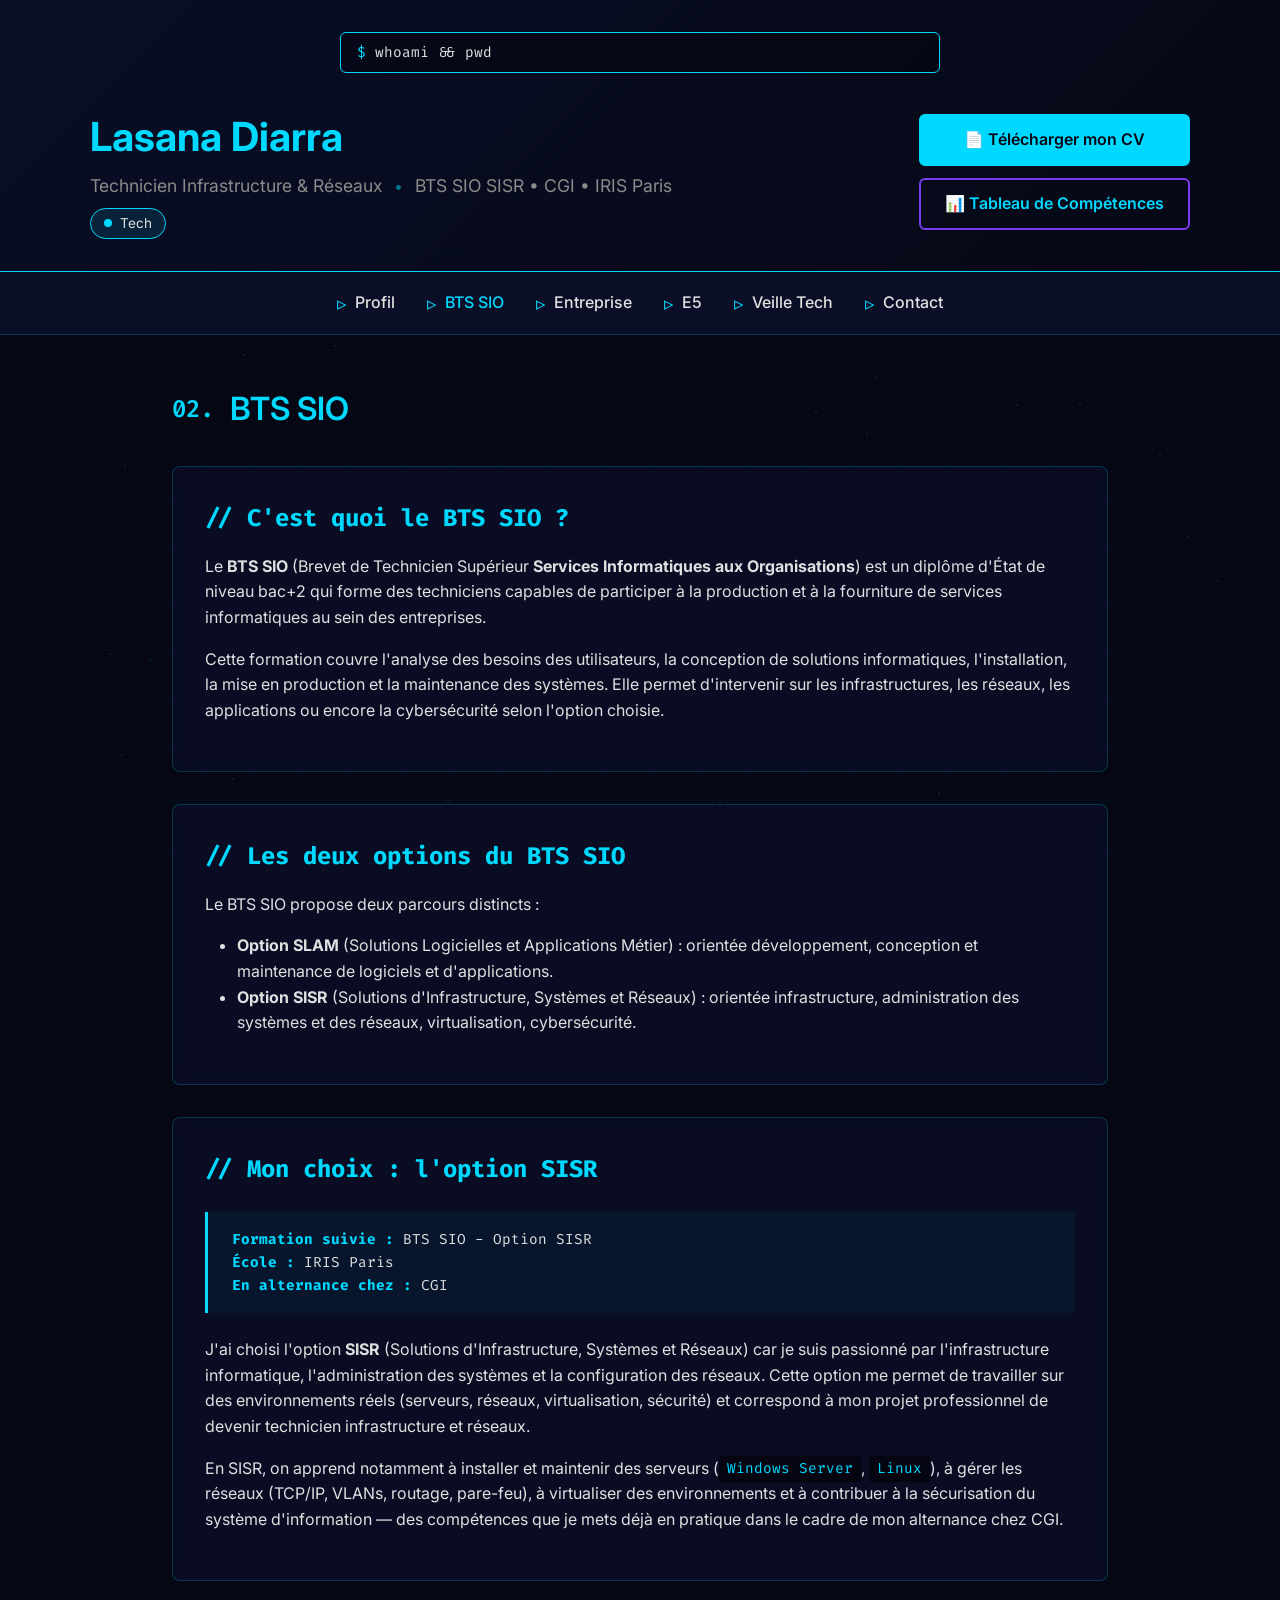
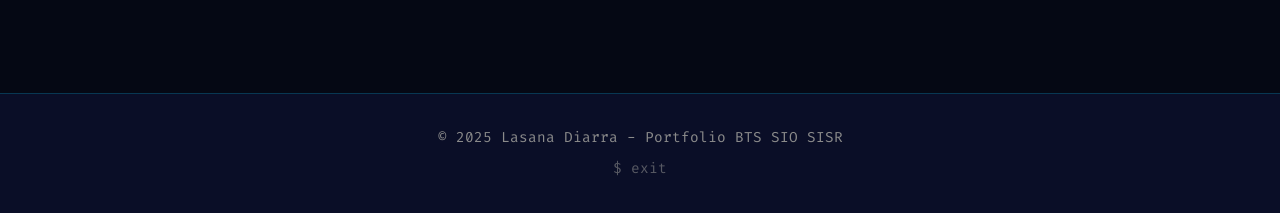
==== bts-sio.html @ d2974cd2 "add pdf, and the section entreprise" ====
<!DOCTYPE html>
<html lang="fr">
<head>
    <meta charset="UTF-8">
    <meta name="viewport" content="width=device-width, initial-scale=1.0">
    <title>Lasana Diarra - BTS SIO | Portfolio SISR</title>
    <link rel="stylesheet" href="styles.css">
</head>
<body>
    <div class="grid-bg"></div>
    <div id="particles-bg"></div>

    <div class="content-wrapper">
        <header>
            <div class="terminal-bar">whoami && pwd</div>
            <div class="header-main">
                <div class="header-text">
                    <h1>Lasana Diarra</h1>
                    <div class="header-sub">
                        <span class="subtitle">Technicien Infrastructure & Réseaux</span>
                        <span class="sep">•</span>
                        <span class="subtitle">BTS SIO SISR • CGI • IRIS Paris</span>
                    </div>
                    <div class="status-badge">
                        <span class="status-dot"></span>
                        Tech
                    </div>
                </div>
                <div class="cv-download">
                    <a href="cv-lasana-diarra.pdf" class="cv-button" download>📄 Télécharger mon CV</a>
                    <a href="1.webp" class="cv-button cv-button-secondary" download>📊 Tableau de Compétences</a>
                </div>
            </div>
        </header>

        <nav>
            <ul>
                <li><a href="index.html">Profil</a></li>
                <li><a href="bts-sio.html" class="active">BTS SIO</a></li>
                <li><a href="entreprise.html">Entreprise</a></li>
                <li><a href="e5.html">E5</a></li>
                <li><a href="veille.html">Veille Tech</a></li>
                <li><a href="contact.html">Contact</a></li>
            </ul>
        </nav>

        <div class="container">
            <section id="bts-sio">
                <h2 data-number="02.">BTS SIO</h2>

                <div class="card">
                    <h3>// C'est quoi le BTS SIO ?</h3>
                    <p>
                        Le <strong>BTS SIO</strong> (Brevet de Technicien Supérieur <strong>Services Informatiques aux Organisations</strong>) 
                        est un diplôme d'État de niveau bac+2 qui forme des techniciens capables de participer à la production et à la 
                        fourniture de services informatiques au sein des entreprises.
                    </p>
                    <p>
                        Cette formation couvre l'analyse des besoins des utilisateurs, la conception de solutions informatiques, 
                        l'installation, la mise en production et la maintenance des systèmes. Elle permet d'intervenir sur les 
                        infrastructures, les réseaux, les applications ou encore la cybersécurité selon l'option choisie.
                    </p>
                </div>

                <div class="card">
                    <h3>// Les deux options du BTS SIO</h3>
                    <p>Le BTS SIO propose deux parcours distincts :</p>
                    <ul style="padding-left: 2rem; margin: 1rem 0;">
                        <li><strong>Option SLAM</strong> (Solutions Logicielles et Applications Métier) : orientée développement, 
                        conception et maintenance de logiciels et d'applications.</li>
                        <li><strong>Option SISR</strong> (Solutions d'Infrastructure, Systèmes et Réseaux) : orientée infrastructure, 
                        administration des systèmes et des réseaux, virtualisation, cybersécurité.</li>
                    </ul>
                </div>

                <div class="card">
                    <h3>// Mon choix : l'option SISR</h3>
                    <div class="info-box">
                        <strong>Formation suivie :</strong> BTS SIO - Option SISR<br>
                        <strong>École :</strong> IRIS Paris<br>
                        <strong>En alternance chez :</strong> CGI
                    </div>
                    <p>
                        J'ai choisi l'option <strong>SISR</strong> (Solutions d'Infrastructure, Systèmes et Réseaux) car je suis 
                        passionné par l'infrastructure informatique, l'administration des systèmes et la configuration des réseaux. 
                        Cette option me permet de travailler sur des environnements réels (serveurs, réseaux, virtualisation, sécurité) 
                        et correspond à mon projet professionnel de devenir technicien infrastructure et réseaux.
                    </p>
                    <p>
                        En SISR, on apprend notamment à installer et maintenir des serveurs (<code>Windows Server</code>, <code>Linux</code>), 
                        à gérer les réseaux (TCP/IP, VLANs, routage, pare-feu), à virtualiser des environnements et à contribuer à la 
                        sécurisation du système d'information — des compétences que je mets déjà en pratique dans le cadre de mon alternance chez CGI.
                    </p>
                </div>
            </section>
        </div>

        <footer>
            <p>© 2025 Lasana Diarra - Portfolio BTS SIO SISR</p>
            <p style="margin-top: 0.5rem; opacity: 0.6;">$ exit</p>
        </footer>
    </div>

    <script src="script.js"></script>
</body>
</html>
---- styles.css ----
@import url('https://fonts.googleapis.com/css2?family=Inter:wght@300;400;500;600;700&family=Fira+Code:wght@400;500&display=swap');

* {
    margin: 0;
    padding: 0;
    box-sizing: border-box;
}

:root {
    --primary: #00d9ff;
    --dark: #0a0e27;
    --darker: #050814;
    --text: #e0e0e0;
    --text-dim: #8b8b8b;
    --accent: #7c3aed;
}

body {
    font-family: 'Inter', sans-serif;
    background: var(--darker);
    color: var(--text);
    line-height: 1.6;
    position: relative;
    overflow-x: hidden;
}

#particles-bg {
    position: fixed;
    top: 0;
    left: 0;
    width: 100%;
    height: 100%;
    z-index: 0;
    opacity: 0.15;
}

.particle {
    position: absolute;
    width: 2px;
    height: 2px;
    background: var(--primary);
    border-radius: 50%;
}

.grid-bg {
    position: fixed;
    top: 0;
    left: 0;
    width: 100%;
    height: 100%;
    background-image: 
        linear-gradient(rgba(0, 217, 255, 0.03) 1px, transparent 1px),
        linear-gradient(90deg, rgba(0, 217, 255, 0.03) 1px, transparent 1px);
    background-size: 50px 50px;
    z-index: 0;
    animation: grid-move 20s linear infinite;
}

@keyframes grid-move {
    0% { transform: translate(0, 0); }
    100% { transform: translate(50px, 50px); }
}

.content-wrapper {
    position: relative;
    z-index: 1;
}

header {
    background: linear-gradient(135deg, var(--dark) 0%, var(--darker) 100%);
    padding: 2rem 2rem;
    text-align: center;
    border-bottom: 1px solid var(--primary);
    position: relative;
}

.header-main {
    display: flex;
    justify-content: space-between;
    align-items: center;
    max-width: 1100px;
    margin: 0 auto;
    text-align: left;
    gap: 2rem;
}

.header-sub {
    margin-bottom: 0.5rem;
}

.header-sub .sep {
    color: var(--primary);
    opacity: 0.5;
    margin: 0 0.5rem;
}

.terminal-bar {
    max-width: 600px;
    margin: 0 auto 2rem;
    background: rgba(0, 0, 0, 0.3);
    border: 1px solid var(--primary);
    border-radius: 6px;
    padding: 0.5rem 1rem;
    font-family: 'Fira Code', monospace;
    font-size: 0.9rem;
    text-align: left;
}

.terminal-bar::before {
    content: "$ ";
    color: var(--primary);
}

h1 {
    font-size: 2.5rem;
    color: var(--primary);
    margin-bottom: 0.2rem;
    font-weight: 700;
}

.subtitle {
    color: var(--text-dim);
    font-size: 1.1rem;
}

.status-badge {
    display: inline-flex;
    align-items: center;
    gap: 0.5rem;
    background: rgba(0, 217, 255, 0.1);
    border: 1px solid var(--primary);
    padding: 0.2rem 0.8rem;
    border-radius: 20px;
    margin-top: 0;
    font-size: 0.85rem;
}

.status-dot {
    width: 8px;
    height: 8px;
    background: var(--primary);
    border-radius: 50%;
    animation: pulse 2s infinite;
}

@keyframes pulse {
    0%, 100% { opacity: 1; }
    50% { opacity: 0.3; }
}

.cv-download {
    margin-top: 0;
    display: flex;
    flex-direction: column;
    gap: 0.75rem;
    justify-content: center;
}

.cv-button {
    display: inline-flex;
    align-items: center;
    justify-content: center;
    gap: 0.5rem;
    background: var(--primary);
    color: var(--darker);
    padding: 0.7rem 1.5rem;
    border-radius: 6px;
    text-decoration: none;
    font-weight: 600;
    transition: all 0.3s;
    border: 2px solid var(--primary);
}

.cv-button:hover {
    background: transparent;
    color: var(--primary);
    transform: translateY(-2px);
    box-shadow: 0 5px 20px rgba(0, 217, 255, 0.3);
}

.cv-button-secondary {
    background: transparent;
    color: var(--primary);
    border: 2px solid var(--accent);
}

.cv-button-secondary:hover {
    background: var(--accent);
    color: white;
    border-color: var(--accent);
}

.card .cv-download {
    flex-direction: row;
    flex-wrap: wrap;
    justify-content: center;
    margin-top: 1rem;
}

nav {
    background: var(--dark);
    position: sticky;
    top: 0;
    z-index: 100;
    border-bottom: 1px solid rgba(0, 217, 255, 0.2);
}

nav ul {
    max-width: 1200px;
    margin: 0 auto;
    list-style: none;
    display: flex;
    justify-content: center;
    gap: 2rem;
    padding: 1rem;
    flex-wrap: wrap;
}

nav a {
    color: var(--text);
    text-decoration: none;
    transition: all 0.3s;
    font-weight: 500;
    display: flex;
    align-items: center;
    gap: 0.5rem;
}

nav a::before {
    content: "▹";
    color: var(--primary);
    font-size: 1.2rem;
    transition: transform 0.3s;
}

nav a:hover {
    color: var(--primary);
}

nav a:hover::before {
    transform: translateX(3px);
}

nav a.active {
    color: var(--primary);
}

.container {
    max-width: 1000px;
    margin: 0 auto;
    padding: 3rem 2rem;
}

section {
    margin-bottom: 4rem;
}

section h2 {
    color: var(--primary);
    font-size: 2rem;
    margin-bottom: 2rem;
    font-weight: 600;
    display: flex;
    align-items: center;
    gap: 1rem;
}

section h2::before {
    content: attr(data-number);
    font-family: 'Fira Code', monospace;
    font-size: 1.5rem;
    color: var(--primary);
}

.card {
    background: rgba(10, 14, 39, 0.8);
    border: 1px solid rgba(0, 217, 255, 0.2);
    border-radius: 8px;
    padding: 2rem;
    margin-bottom: 2rem;
    transition: all 0.3s;
    position: relative;
    backdrop-filter: blur(10px);
}

.card::before {
    content: "";
    position: absolute;
    top: 0;
    left: 0;
    width: 3px;
    height: 0;
    background: var(--primary);
    transition: height 0.3s;
}

.card:hover {
    border-color: var(--primary);
    transform: translateX(5px);
}

.card:hover::before {
    height: 100%;
}

.card h3 {
    color: var(--primary);
    margin-bottom: 1rem;
    font-size: 1.5rem;
    font-family: 'Fira Code', monospace;
}

.card h4 {
    color: var(--accent);
    margin: 1.5rem 0 0.8rem 0;
    font-size: 1.2rem;
}

.card p {
    color: var(--text);
    margin-bottom: 1rem;
}

.project-image {
    width: 100%;
    max-width: 600px;
    margin: 1.5rem auto;
    display: block;
    border: 1px solid rgba(0, 217, 255, 0.3);
    border-radius: 8px;
}

code {
    background: rgba(0, 0, 0, 0.5);
    color: var(--primary);
    padding: 0.2rem 0.5rem;
    border-radius: 3px;
    font-family: 'Fira Code', monospace;
    font-size: 0.9rem;
}

.tags {
    display: flex;
    gap: 0.5rem;
    flex-wrap: wrap;
    margin: 1rem 0;
}

.tag {
    background: rgba(0, 217, 255, 0.1);
    border: 1px solid var(--primary);
    padding: 0.3rem 1rem;
    border-radius: 20px;
    font-size: 0.9rem;
    color: var(--primary);
    font-family: 'Fira Code', monospace;
}

.skills-grid {
    display: grid;
    grid-template-columns: repeat(auto-fit, minmax(250px, 1fr));
    gap: 1.5rem;
}

.skill-card {
    background: rgba(10, 14, 39, 0.8);
    border: 1px solid rgba(0, 217, 255, 0.2);
    padding: 1.5rem;
    border-radius: 8px;
    transition: all 0.3s;
    backdrop-filter: blur(10px);
}

.skill-card:hover {
    border-color: var(--primary);
    box-shadow: 0 0 20px rgba(0, 217, 255, 0.1);
}

.skill-card h3 {
    color: var(--primary);
    margin-bottom: 1rem;
    font-size: 1.2rem;
    display: flex;
    align-items: center;
    gap: 0.5rem;
}

.skill-icon {
    font-size: 1.5rem;
}

.skill-card ul {
    list-style: none;
}

.skill-card li {
    padding: 0.3rem 0;
    color: var(--text);
    font-size: 0.95rem;
}

.skill-card li::before {
    content: "→";
    color: var(--primary);
    margin-right: 0.5rem;
}

.info-box {
    background: rgba(0, 217, 255, 0.05);
    border-left: 3px solid var(--primary);
    padding: 1rem 1.5rem;
    margin: 1.5rem 0;
    font-family: 'Fira Code', monospace;
    font-size: 0.9rem;
}

.info-box strong {
    color: var(--primary);
}

.data-table {
    width: 100%;
    margin: 1.5rem 0;
    border-collapse: collapse;
    font-size: 0.95rem;
}

.data-table th,
.data-table td {
    border: 1px solid rgba(0, 217, 255, 0.2);
    padding: 0.8rem;
    text-align: left;
}

.data-table th {
    background: rgba(0, 217, 255, 0.1);
    color: var(--primary);
    font-weight: 600;
}

.data-table tr:hover {
    background: rgba(0, 217, 255, 0.05);
}

.contact-grid {
    display: grid;
    grid-template-columns: repeat(auto-fit, minmax(250px, 1fr));
    gap: 1.5rem;
}

.contact-item {
    background: rgba(10, 14, 39, 0.8);
    border: 1px solid rgba(0, 217, 255, 0.2);
    padding: 1.5rem;
    border-radius: 8px;
    text-align: center;
    transition: all 0.3s;
    backdrop-filter: blur(10px);
}

.contact-item:hover {
    border-color: var(--primary);
    transform: translateY(-5px);
}

.contact-icon {
    font-size: 2rem;
    margin-bottom: 1rem;
}

.contact-item h3 {
    color: var(--primary);
    margin-bottom: 0.5rem;
    font-family: 'Fira Code', monospace;
}

footer {
    background: var(--dark);
    text-align: center;
    padding: 2rem;
    border-top: 1px solid rgba(0, 217, 255, 0.2);
    color: var(--text-dim);
    font-family: 'Fira Code', monospace;
    font-size: 0.9rem;
    position: relative;
    z-index: 1;
}

@media (max-width: 768px) {
    .header-main {
        flex-direction: column;
        text-align: center;
        gap: 1rem;
    }

    .header-sub .sep {
        display: none;
    }

    .header-sub .subtitle {
        display: block;
        margin-bottom: 0.2rem;
    }

    .status-badge {
        margin-top: 0.5rem;
    }

    h1 {
        font-size: 2rem;
    }

    nav ul {
        gap: 1rem;
        padding: 0.5rem;
    }

    nav a::before {
        display: none;
    }

    .container {
        padding: 2rem 1rem;
    }

    section h2::before {
        font-size: 1.2rem;
    }

    .project-image {
        max-width: 100%;
    }
}

::-webkit-scrollbar {
    width: 8px;
}

::-webkit-scrollbar-track {
    background: var(--darker);
}

::-webkit-scrollbar-thumb {
    background: var(--primary);
    border-radius: 4px;
}
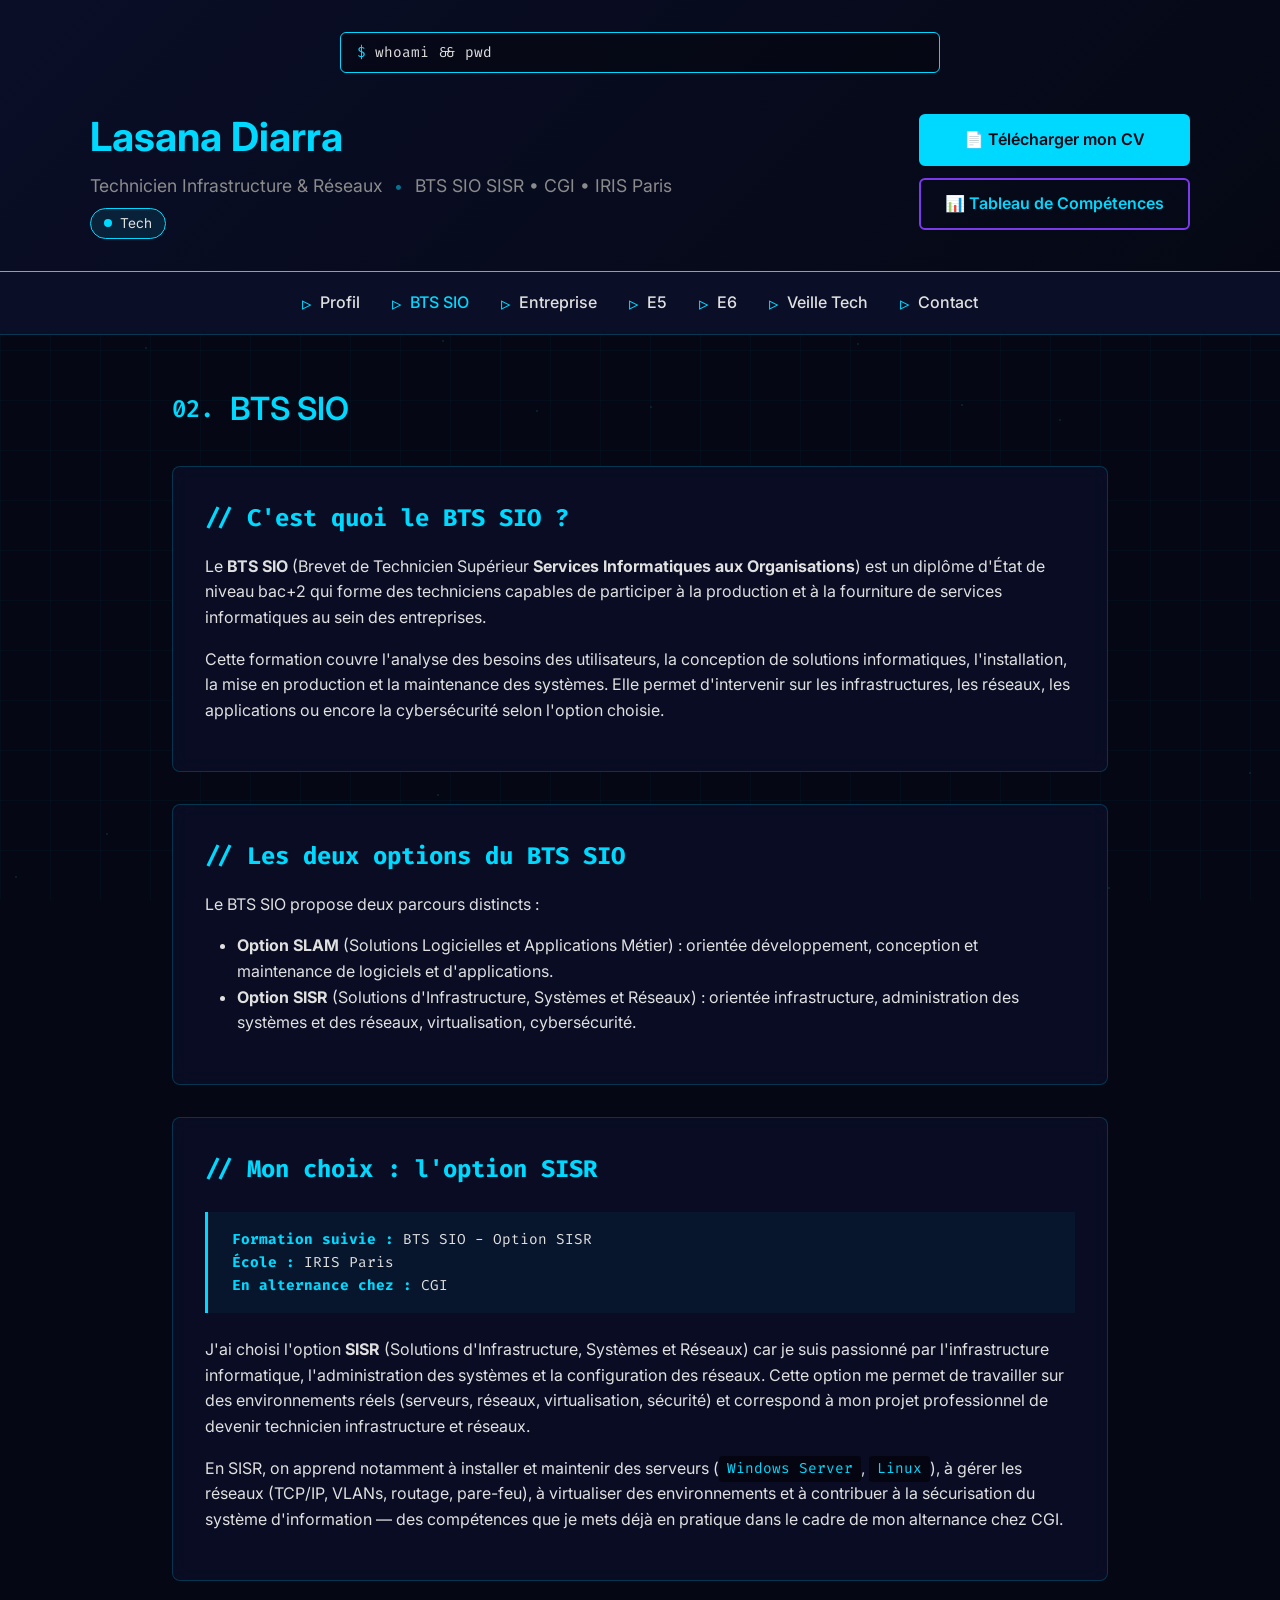
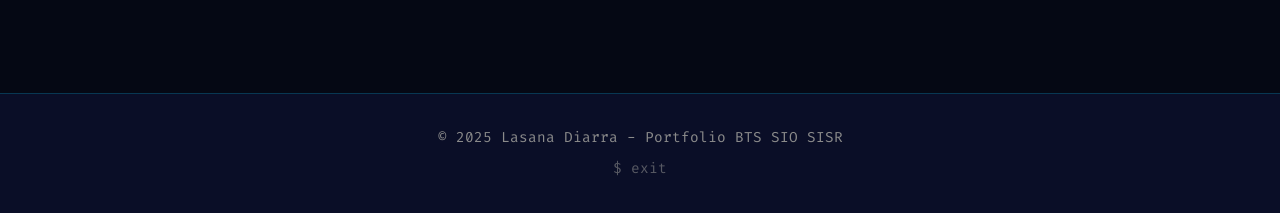
==== commit 9942c900: "add pdf and page E6 and Entreprise" ====
--- a/bts-sio.html
+++ b/bts-sio.html
@@ -39,6 +39,7 @@
                 <li><a href="bts-sio.html" class="active">BTS SIO</a></li>
                 <li><a href="entreprise.html">Entreprise</a></li>
                 <li><a href="e5.html">E5</a></li>
+                <li><a href="e6.html">E6</a></li>
                 <li><a href="veille.html">Veille Tech</a></li>
                 <li><a href="contact.html">Contact</a></li>
             </ul>
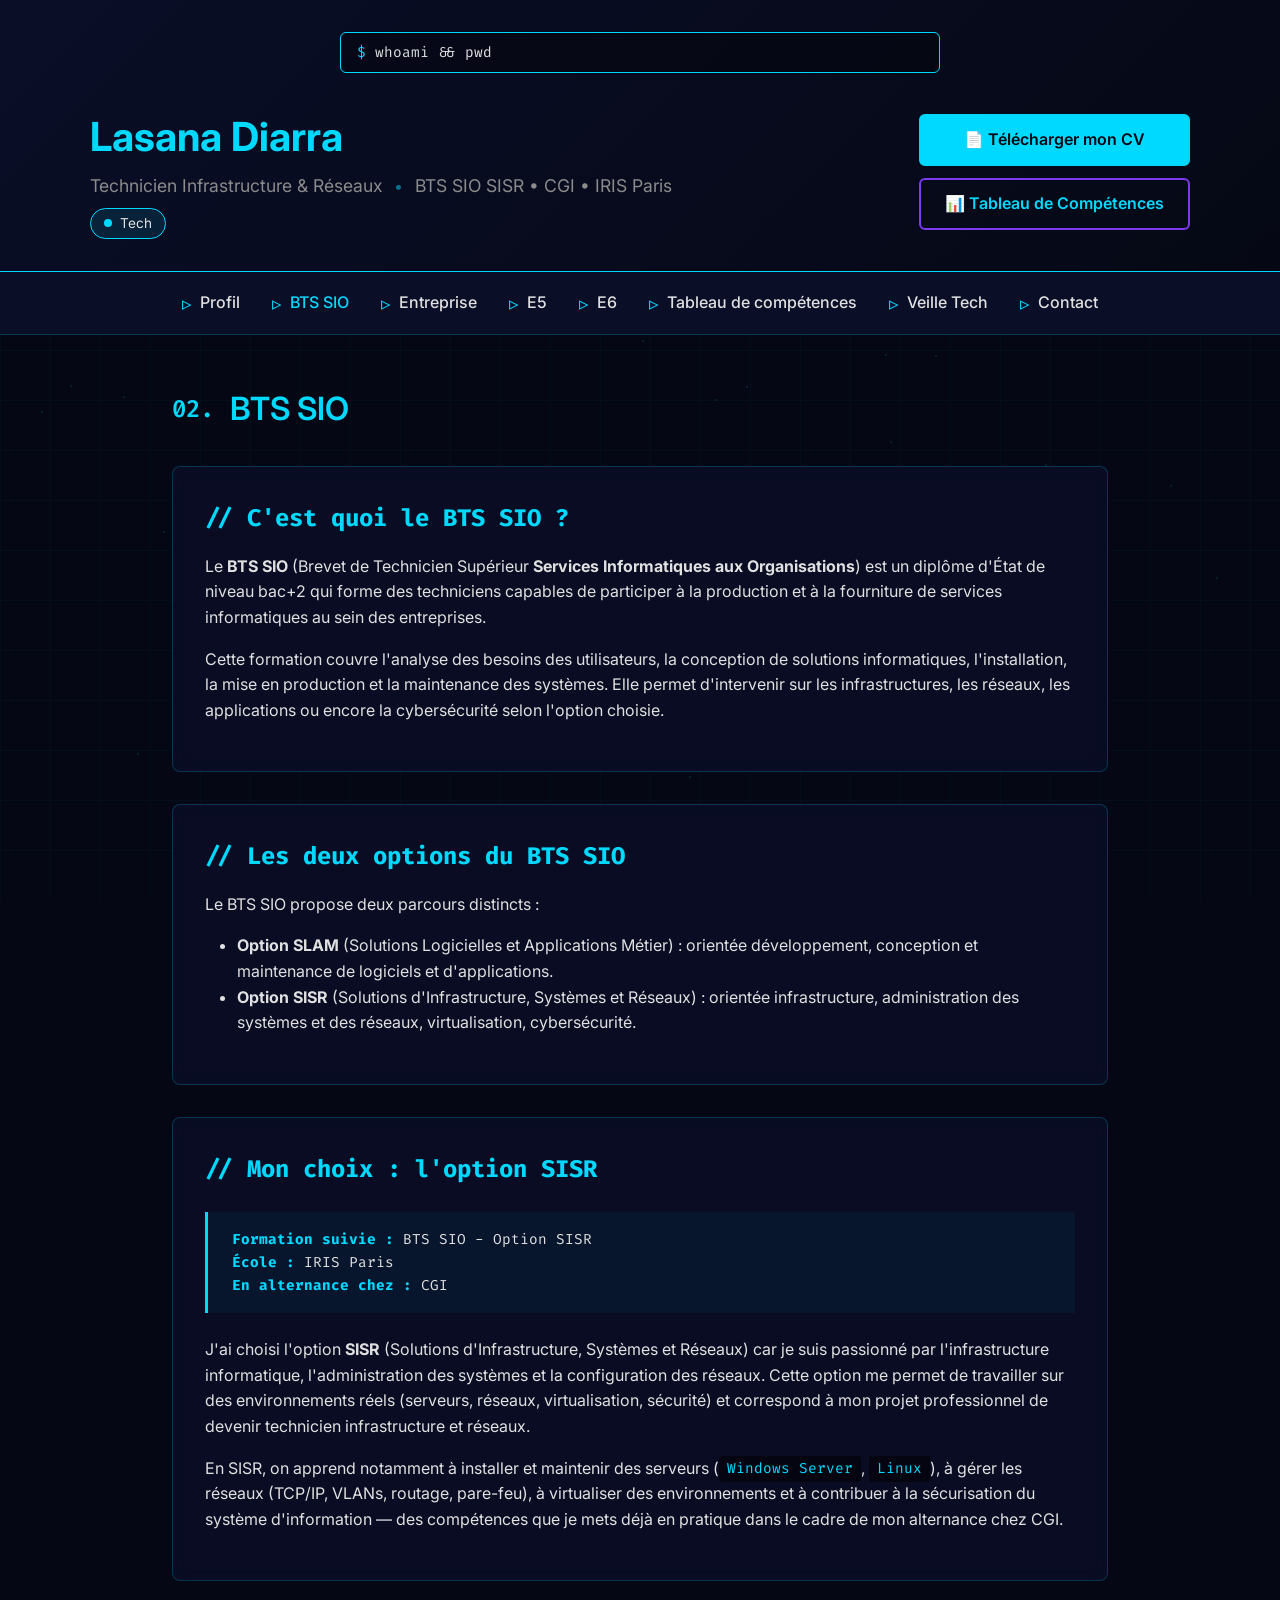
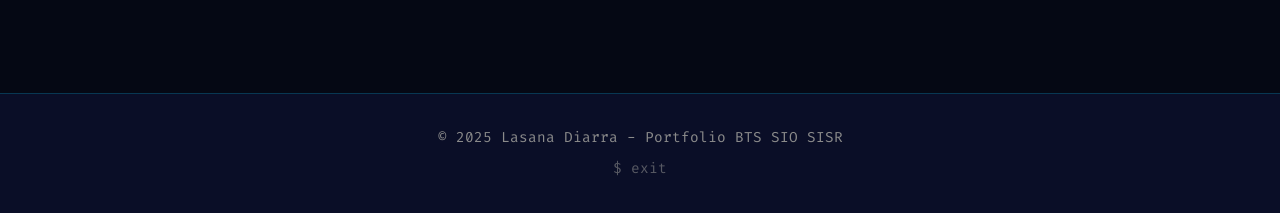
==== commit 9c7d130a: "refactor" ====
--- a/bts-sio.html
+++ b/bts-sio.html
@@ -27,8 +27,8 @@
                     </div>
                 </div>
                 <div class="cv-download">
-                    <a href="cv-lasana-diarra.pdf" class="cv-button" download>📄 Télécharger mon CV</a>
-                    <a href="1.webp" class="cv-button cv-button-secondary" download>📊 Tableau de Compétences</a>
+                    <a href="CV_2026-04-16_Lasana_Diarra.pdf" class="cv-button" download>📄 Télécharger mon CV</a>
+                    <a href="Tableau de compétence E4 (1).pdf" class="cv-button cv-button-secondary" download>📊 Tableau de Compétences</a>
                 </div>
             </div>
         </header>
@@ -40,6 +40,7 @@
                 <li><a href="entreprise.html">Entreprise</a></li>
                 <li><a href="e5.html">E5</a></li>
                 <li><a href="e6.html">E6</a></li>
+                <li><a href="Tableau de compétence E4 (1).pdf" target="_blank" rel="noopener noreferrer">Tableau de compétences</a></li>
                 <li><a href="veille.html">Veille Tech</a></li>
                 <li><a href="contact.html">Contact</a></li>
             </ul>
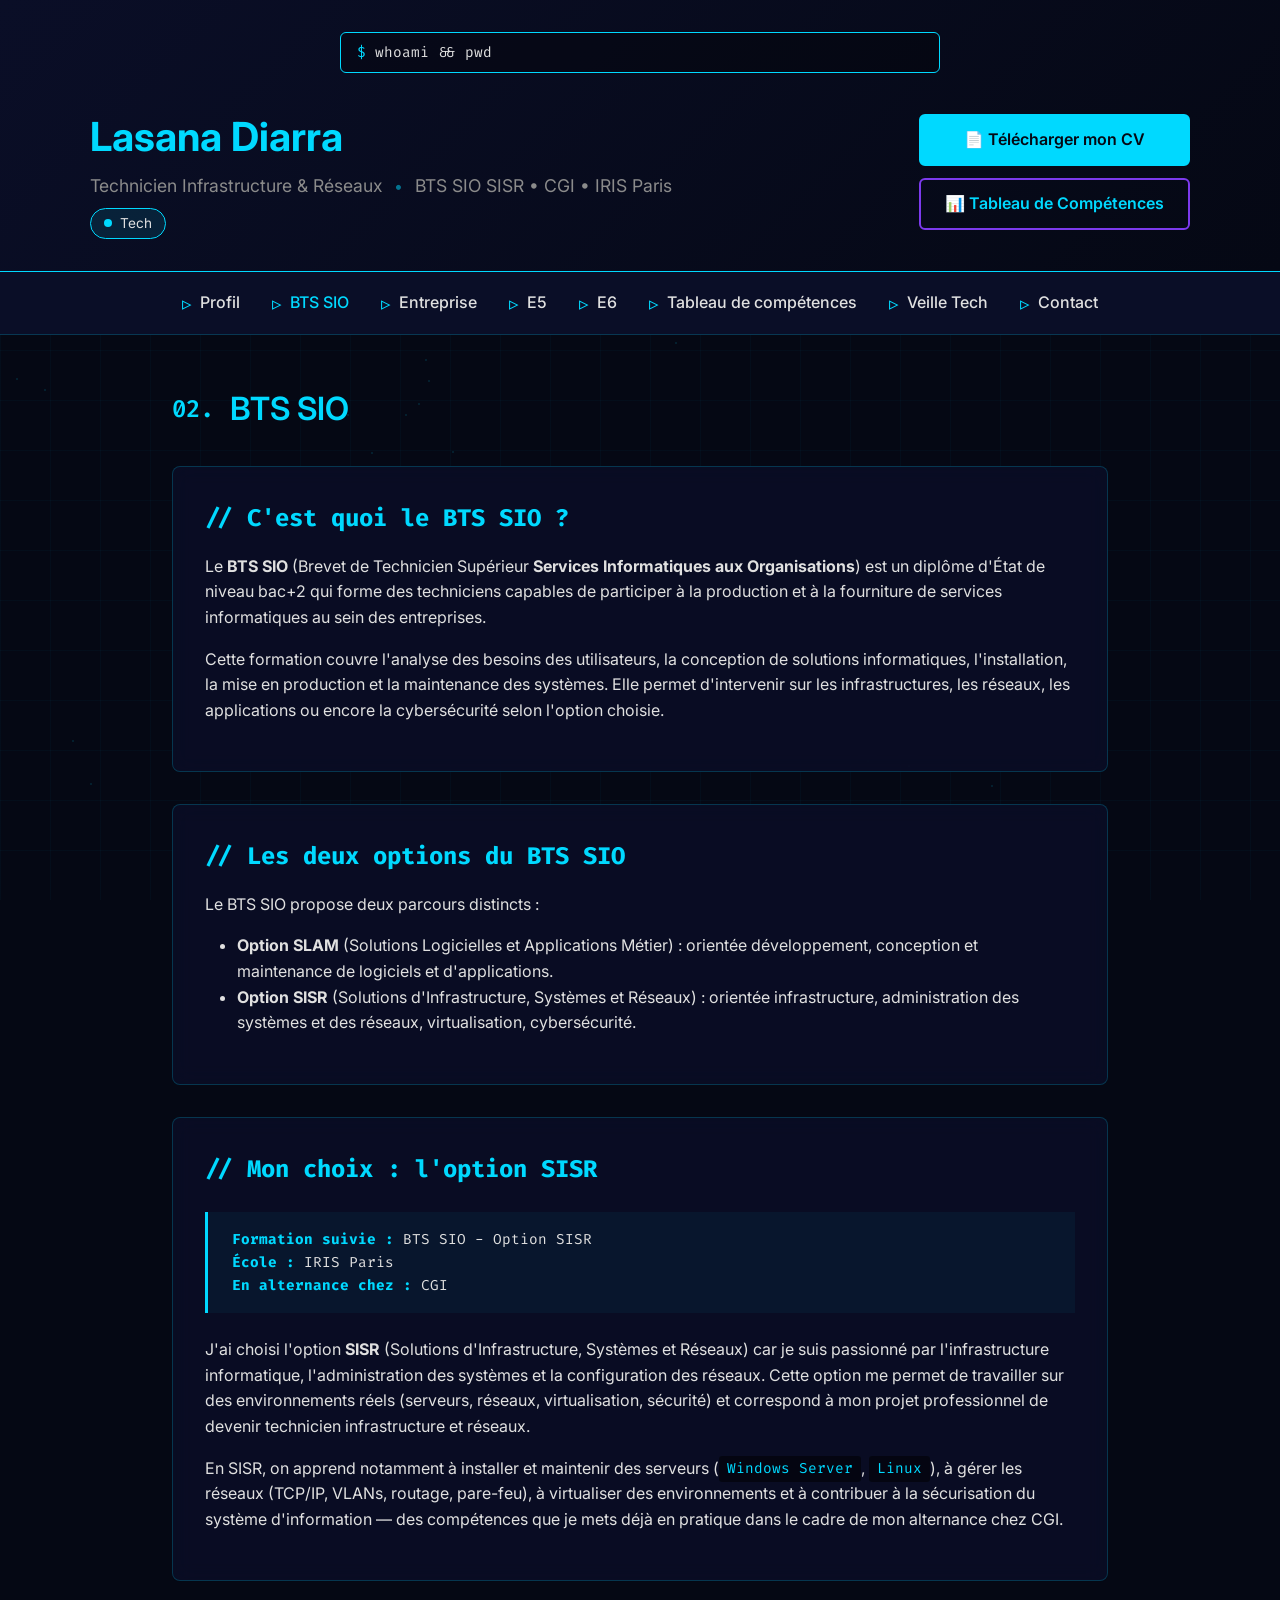
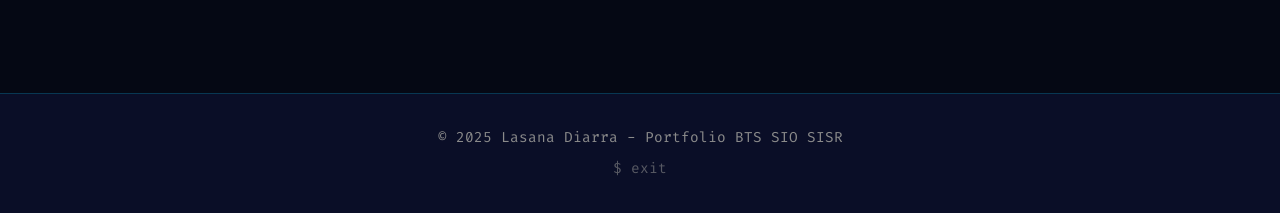
==== commit b6ddfde5: "refix" ====
--- a/bts-sio.html
+++ b/bts-sio.html
@@ -28,7 +28,7 @@
                 </div>
                 <div class="cv-download">
                     <a href="CV_2026-04-16_Lasana_Diarra.pdf" class="cv-button" download>📄 Télécharger mon CV</a>
-                    <a href="Tableau de compétence E4 (1).pdf" class="cv-button cv-button-secondary" download>📊 Tableau de Compétences</a>
+                    <a href="Tableau de compétence E4 (1) 1.pdf" class="cv-button cv-button-secondary" download>📊 Tableau de Compétences</a>
                 </div>
             </div>
         </header>
@@ -40,7 +40,7 @@
                 <li><a href="entreprise.html">Entreprise</a></li>
                 <li><a href="e5.html">E5</a></li>
                 <li><a href="e6.html">E6</a></li>
-                <li><a href="Tableau de compétence E4 (1).pdf" target="_blank" rel="noopener noreferrer">Tableau de compétences</a></li>
+                <li><a href="Tableau de compétence E4 (1) 1.pdf" target="_blank" rel="noopener noreferrer">Tableau de compétences</a></li>
                 <li><a href="veille.html">Veille Tech</a></li>
                 <li><a href="contact.html">Contact</a></li>
             </ul>
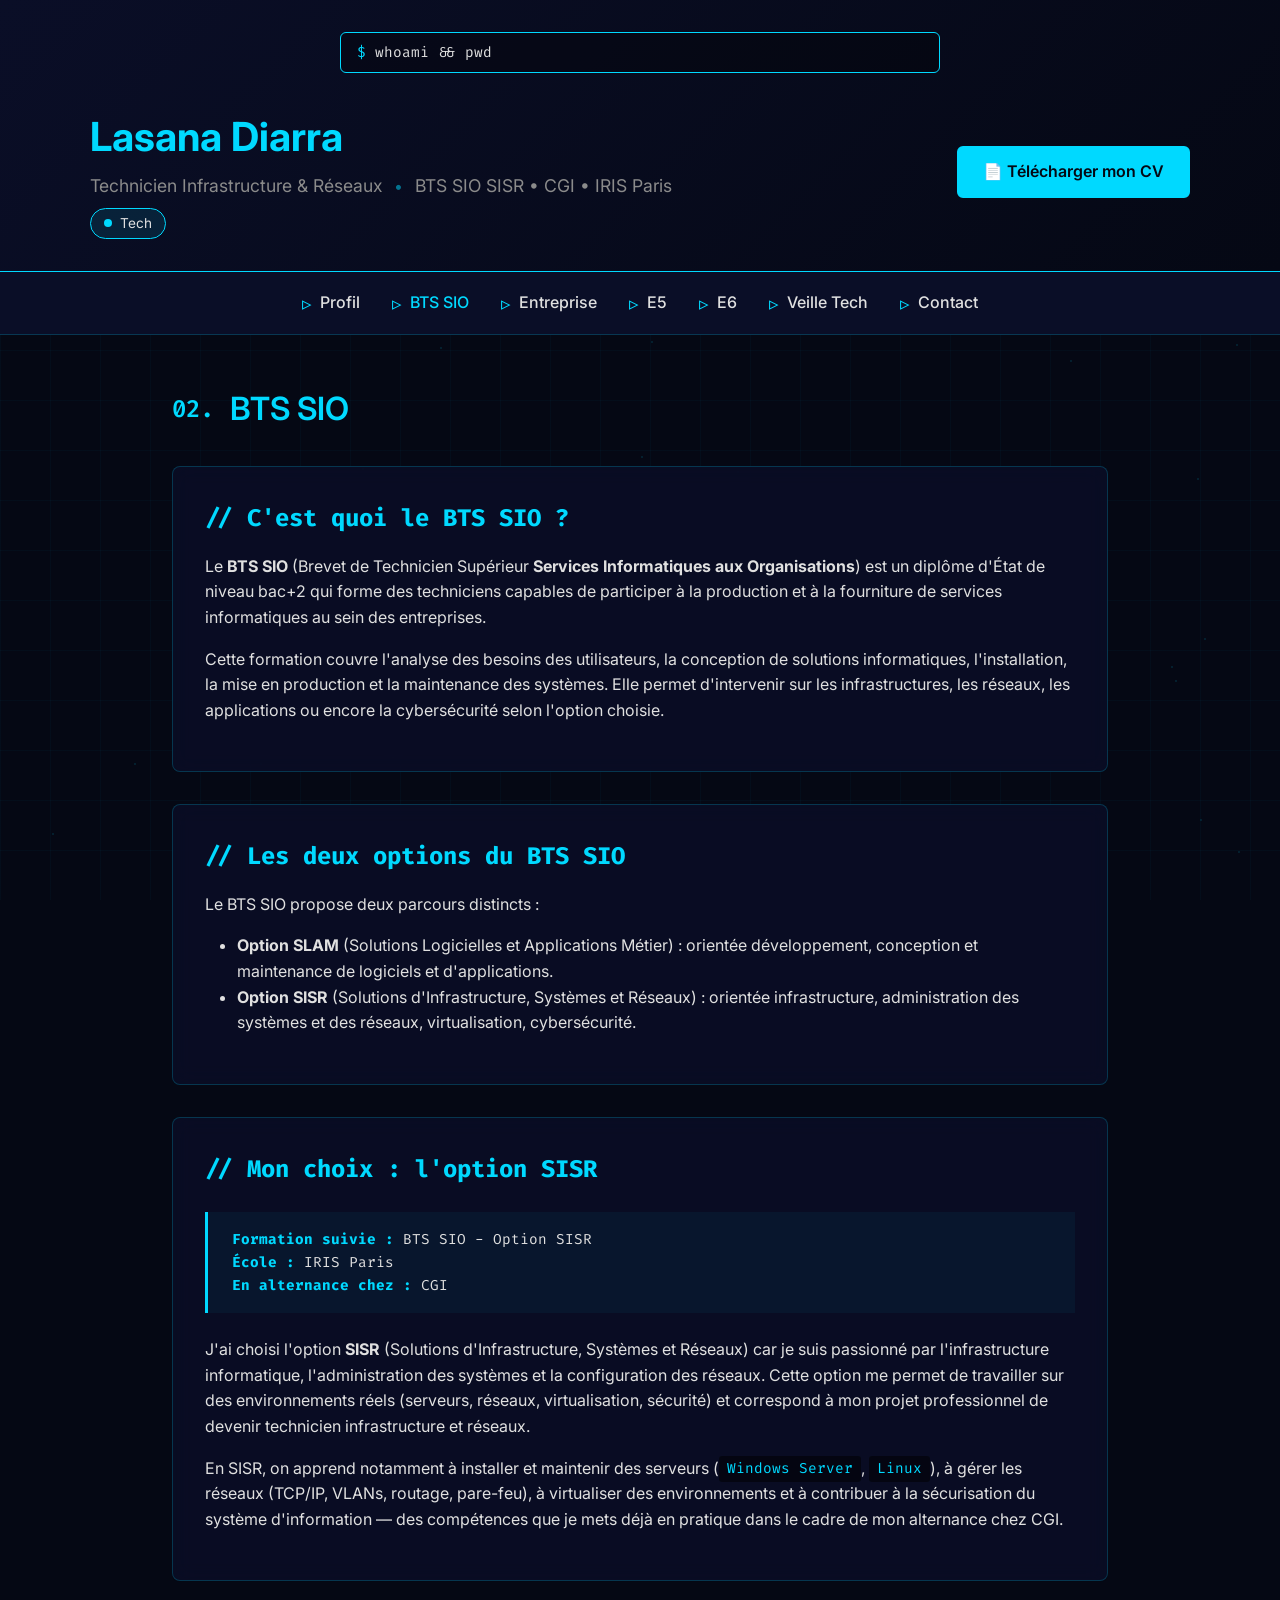
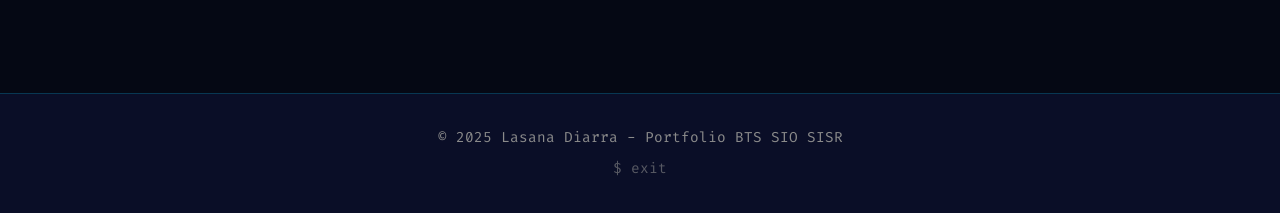
==== commit 1fe5e4df: "fix cv" ====
--- a/bts-sio.html
+++ b/bts-sio.html
@@ -28,7 +28,6 @@
                 </div>
                 <div class="cv-download">
                     <a href="CV_2026-04-16_Lasana_Diarra.pdf" class="cv-button" download>📄 Télécharger mon CV</a>
-                    <a href="Tableau de compétence E4 (1) 1.pdf" class="cv-button cv-button-secondary" download>📊 Tableau de Compétences</a>
                 </div>
             </div>
         </header>
@@ -40,7 +39,6 @@
                 <li><a href="entreprise.html">Entreprise</a></li>
                 <li><a href="e5.html">E5</a></li>
                 <li><a href="e6.html">E6</a></li>
-                <li><a href="Tableau de compétence E4 (1) 1.pdf" target="_blank" rel="noopener noreferrer">Tableau de compétences</a></li>
                 <li><a href="veille.html">Veille Tech</a></li>
                 <li><a href="contact.html">Contact</a></li>
             </ul>
--- a/styles.css
+++ b/styles.css
@@ -463,6 +463,67 @@
     transform: translateY(-5px);
 }
 
+.exam-intro {
+    margin-bottom: 1.75rem;
+    padding: 1.25rem 1.4rem;
+    background: rgba(10, 14, 39, 0.65);
+    border: 1px solid rgba(0, 217, 255, 0.18);
+    border-radius: 8px;
+    line-height: 1.65;
+    color: rgba(230, 235, 255, 0.9);
+}
+
+.exam-intro p {
+    margin: 0 0 1rem 0;
+}
+
+.exam-intro p:last-child {
+    margin-bottom: 0;
+}
+
+.pdf-embed-panel {
+    margin-bottom: 2rem;
+}
+
+.pdf-embed-heading {
+    color: var(--primary);
+    font-size: 1.05rem;
+    font-weight: 600;
+    margin: 0 0 0.75rem 0;
+    font-family: 'Fira Code', monospace;
+}
+
+.pdf-embed-frame-wrap {
+    position: relative;
+    width: 100%;
+    border: 1px solid rgba(0, 217, 255, 0.25);
+    border-radius: 8px;
+    overflow: hidden;
+    background: rgba(5, 8, 20, 0.95);
+}
+
+.pdf-embed-frame-wrap iframe {
+    width: 100%;
+    height: min(72vh, 900px);
+    min-height: 480px;
+    border: 0;
+    display: block;
+}
+
+.pdf-embed-fallback {
+    margin-top: 0.65rem;
+    font-size: 0.9rem;
+    color: var(--text-dim);
+}
+
+.pdf-embed-fallback a {
+    color: var(--primary);
+}
+
+.pdf-embed-fallback a:hover {
+    text-decoration: underline;
+}
+
 .contact-icon {
     font-size: 2rem;
     margin-bottom: 1rem;
